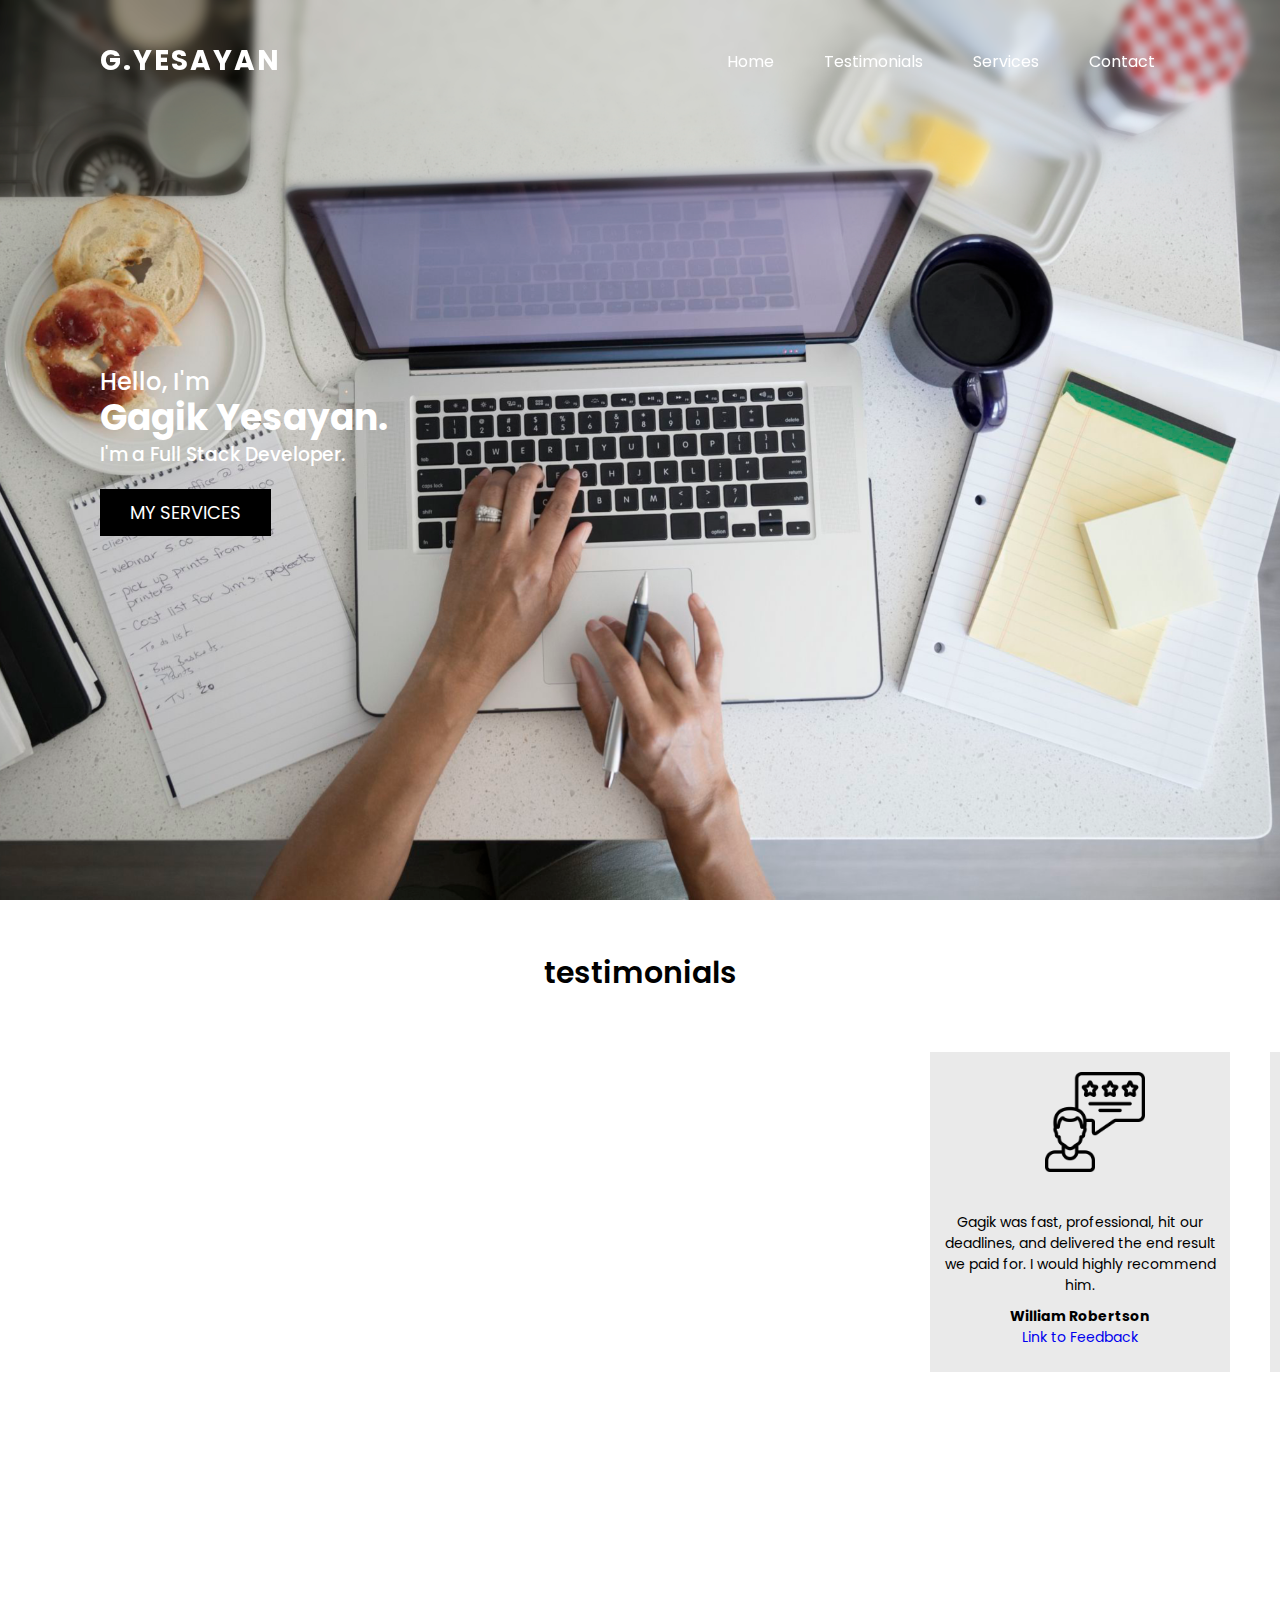
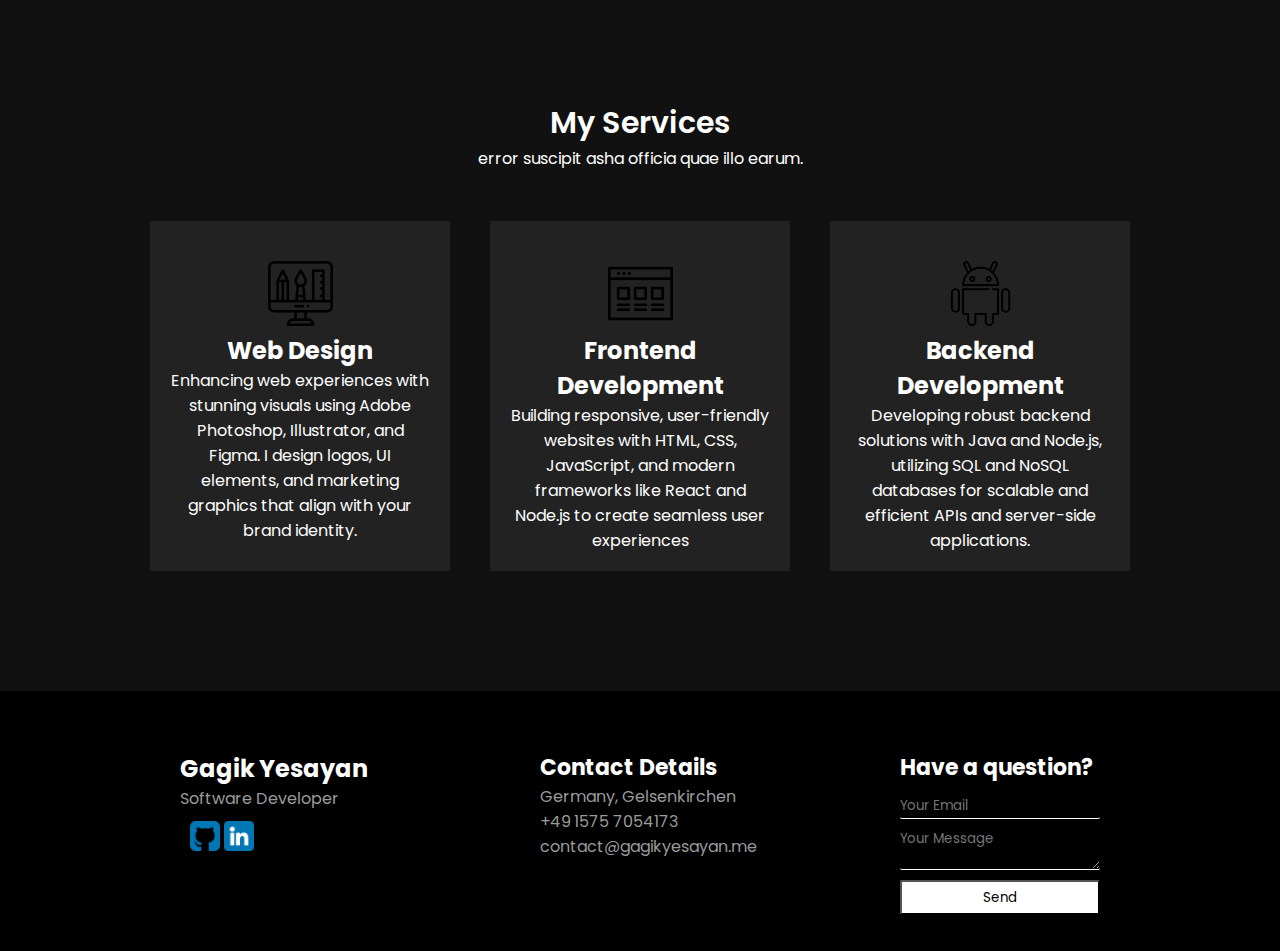
==== index.html @ 173f8c84 "folder structure changes" ====
<!DOCTYPE html>
<html lang="en">
<head>
    <meta charset="UTF-8">
    <meta name="viewport" content="width=device-width, initial-scale=1.0">
    <title>Personal Portfolio</title>
    <link rel="stylesheet" href="./src/css/style.css">
    <link rel="stylesheet" href="./src/css/header.css">
    <link rel="stylesheet" href="./src/css/testimonials.css">
    <link rel="stylesheet" href="./src/css/services.css">
    <link rel="stylesheet" href="./src/css/footer.css">
    <link rel="stylesheet" href="./src/css/mediaquery.css">

    <link rel="stylesheet" href="https://stackpath.bootstrapcdn.com/font-awesome/4.7.0/css/font-awesome.min.css" integrity="sha384-wvfXpqpZZVQGK6TAh5PVlGOfQNHSoD2xbE+QkPxCAFlNEevoEH3Sl0sibVcOQVnN" crossorigin="anonymous">
</head>
<body>
    <header>
        <a href="#" onclick="toggleMenu();" class="logo">G.Yesayan</a>
        <div class="toggle" onclick="toggleMenu();"></div>
        <ul class="menu">
            <li><a href="#home" onclick="toggleMenu();" >Home</a></li>
            <li><a href="#testimonials" onclick="toggleMenu();" >Testimonials</a></li>
            <li><a href="#services" onclick="toggleMenu();" >Services</a></li>
            <li><a href="#contact"onclick="toggleMenu();"  >Contact</a></li>

        </ul>
    </header>
        <section class="banner" id="home">
               <div class="textBx">
                   <h2>Hello, I'm <br><span>Gagik Yesayan.</span></h2>
                    <h3>I'm a Full Stack Developer.</h3>
                    <a href="#services" class="btn" >My Services</a>
               </div>
        </section>
        <!-- <section class="about" id="about"> -->

       <section id="testimonials" class="testimonial">
        <h2>testimonials</h2>
        <div class="small-testimonial-container">
      
        <div class="row-testimonial">
            <div class="col">
                <div class="client-photo">
                    <img src="./icons/testimonial.png" alt="">
                </div>
                <div class="client-feedback">
                    <p>Gagik was fast, professional, hit our deadlines, and delivered the end result we paid for. I would highly recommend him.</p>
                    
                </div>
                <div class="client-name">
                    <h4>William Robertson</h4>
                    <a href="https://www.upwork.com/freelancers/~012b46be63d1d95985">Link to Feedback</a>
                </div>
            </div>
            <div class="col">
                <div class="client-photo">
                    <img src="./icons/testimonial.png" alt="">
                </div>
                <div class="client-feedback">
                    <p>You would be lucky to get him! Gagik can do everything! Very talented! Great Experience! Thank you, Gagik!!!!</p>                    
                </div>
                <br>
                <div class="client-name">
                    <h4>William Shore</h4>
                    <a href="https://www.upwork.com/freelancers/~012b46be63d1d95985">Link to Feedback</a>
                </div>
            </div>
            <br>
            <div class="col">
                <div class="client-photo">
                    <img src="./icons/testimonial.png" alt="">
                </div>
                <div class="client-feedback">
                   <p>Gagik is a fabulous and extremely knowledgeable web developer. In addition, Gagik is professional and super reliable.</p>                    
                </div>
                <div class="client-name">
                    <h4>JP Pineda</h4>
                    <a href="https://www.upwork.com/freelancers/~012b46be63d1d95985">Link to Feedback</a>
                </div>
            </div>
     
        </div>
              
    </div>
       </section>
        
        <section class="services" id="services">
     <div class="heading">
         <h2>My Services</h2>
         <p>error suscipit asha officia quae illo earum.</p>
     </div>
    <div class="content">
        <div class="servicesBx">
            <img src="./icons/icon1.png" alt="">
               <h2>Web Design</h2>
               <p>Enhancing web experiences with stunning visuals using Adobe Photoshop, Illustrator, and Figma. I design logos, UI elements, and marketing graphics that align with your brand identity.</p>
        </div>
        <div class="servicesBx">
            <img src="./icons/icon2.png" alt="">
               <h2>Frontend Development</h2>
               <p>Building responsive, user-friendly websites with HTML, CSS, JavaScript, and modern frameworks like React and Node.js to create seamless user experiences</p>
        </div>
        <div class="servicesBx">
            <img src="./icons/icon3.png" alt="">
               <h2>Backend Development</h2>
               <p>Developing robust backend solutions with Java and Node.js, utilizing SQL and NoSQL databases for scalable and efficient APIs and server-side applications.</p>
        </div>
 
     
    </div>
</section>



<div id="contact" class="big-container-footer">
<div class="small-container">
    <div class="row">
        <div class="col-5">
            <h2>Gagik Yesayan</h2>
            <p>Software Developer</p>
            <div class="contact-icons">
                <img class="github-icon" src="./icons/github.png" alt="">
                <img class="linkedin-icon" src="./icons/linkedin.png" alt="">
            </div>
        </div>
       
        <div class="col-5">
            <h4>Contact Details</h4>
            <nav>
                <ul>
                    <li>Germany, Gelsenkirchen</li>
                    <li>+49 1575 7054173</li>
                    <li>contact@gagikyesayan.me </li>
                </ul>
            </nav>
        </div>
      
        <div class="col-5">
            <h4>Have a question?</h4>
            <nav>
              <form action="">
                <input placeholder="Your Email" type="email">

                <textarea placeholder="Your Message" name="" id=""></textarea>
                
                <button>Send</button>
              </form>
            </nav>
        </div>
    </div>
</div>        
</div>
    
<script src="./src/scripts/testimonial-animation.js"></script>
<script src="./src/scripts/main.js"></script>
</body>
</html>
---- src/css/style.css ----
@import url('https://fonts.googleapis.com/css?family=Poppins:200,300,400,500,600,700,800,900&display=swap');

*{
    margin:0;
    padding: 0;
    box-sizing: border-box;
    font-family: 'Poppins', sans-serif;
    scroll-behavior: smooth;
    text-decoration: none;
    list-style: none;
}

section{
    padding: 100px;
}
body{
    overflow-x: hidden;
}
---- src/css/header.css ----
.banner{
    position: relative;
    min-height: 100vh;
    background: url("../../images/background.png");
    background-size: cover;
    background-position:right;
    display: flex;
    justify-content: space-between;
    align-items: center;
}

.banner h2{
    font-size-adjust: 3em;
    color: #fff;
    font-weight: 500;
    line-height: 1.5em;
}

.banner h2 span {
    font-size: 1.5em;
    font-weight: 700;
}
.banner h3{
    font-size-adjust: 1.5em;
    color: #fff;
    font-weight: 500;
}
.btn{
    position: relative;
    display: inline-block;
    color: #fff;
    margin-top:20px;
    padding: 10px 30px;
    font-size: 18px;
    background-color: black;
    text-transform: uppercase;
    text-decoration: none;
}
.btn:hover{
    transition: 0.5s linear ;
    background: none;
    border: 1px solid white;
}
header{
    position: fixed;
    top: 0;
    left: 0;
    width: 100%;
    padding: 40px 100px ;
    z-index: 1000;
    display: flex;
    justify-content: space-between;
    align-items: center;
    transition:0.5s;
}
header.sticky{
    background: #fff;
    padding: 20px 100px;
    box-shadow: 0 5px 20px rgba(0,0,0,0.1);
}

header .logo{
    color: white;
    font-size: 28px;
    text-transform: uppercase;
    text-decoration: none;
    font-weight: 700;
    letter-spacing: 2px;
    animation: animatia 1s infinite alternate;
}





header ul{
    position: relative;
    display: flex;
}
header ul li {
    position: relative;
    list-style: none;
}


header.sticky ul li a{
    color: black;
}
.logo.sticky{
    color: black;
}

header ul li a {
    position: relative;
    display: inline-block;
    margin: 0 25px;
    color: rgb(255, 255, 255);
    text-decoration: none;
}
---- src/css/testimonials.css ----
.testimonial{
    height: 700px;

}

.testimonial h2{
    margin: auto;
    text-align: center;
    display: block;
    font-size: 30px;
    margin-top: -50px;
    font-weight: 600;
}
.row-testimonial{
    display: flex;
    justify-content: space-around;
}

.small-testimonial-container{
    position: absolute;
    right: -650px;
    transition: right 0.1s linear;
    transform: translateY(10%);  
}




.small-testimonial-container .col{
    margin: 20px;
    height: 320px;
    width: 300px;
    background-color: rgb(234, 234, 234);
    position: relative;
    display: flex;
    flex-direction: column; 
    font-size: 14px;
    text-align: center;

}
.small-testimonial-container .col .client-photo{
    width: 100px;
    height: 150px;

}
.small-testimonial-container .col .client-photo img{
    width: 100px;
    position: absolute;
    height: 100px;
    transform: translate(65%, 20%);

}
.small-testimonial-container .col .client-feedback{
   padding: 10px;
}
.contact-icons{
    padding: 10px;
}
.contact-icons img{
    width: 30px;
    height: 30px;
}
---- src/css/services.css ----
.services .heading {
    width: 100%;
    text-align: center;
    margin-bottom: 30px;
    color: #fff;
}
.services .heading h2{
    font-weight: 600;
    font-size: 30px;
}


.services .content
{
    display: flex;
    justify-content: space-between;
}
.services .contentBx{
    padding-right: 30px;
}

.services .contentBx h3
{
    font-size: 24px;
    margin-bottom: 10px;
}

.services  img{
    max-width: 25%;
}

.services{
    background: #111;
}
.heading.white{
    color: blanchedalmond;
}
.services .content{
    display: flex;
    justify-content: center;
    flex-wrap: wrap;
    flex-direction: row;
}
.services .content .servicesBx{
    padding: 40px 20px;
    background: #222;
    color: #fff;
    max-width: 300px;
    margin: 20px;
    text-align: center;
    transition: 0.5s;
    height: 350px;
}
.services .content .servicesBx:hover{
    background-color: aqua;
    cursor: pointer;
}
---- src/css/footer.css ----
.big-container-footer .small-container{
    max-width: 1080px;
    margin: auto;
}
.big-container-footer .row{
    display: flex;
    justify-content: space-around;
    align-items: center;
    flex-wrap: wrap;
}
.big-container-footer .col-5{
    padding: 10px;
    color: white;
    width: 220px;
    height: 160px;
} 


.big-container-footer .col-5 h2{
    color: white;
}
.big-container-footer .col-5 p{
    color: #9b9b9b;
}
.big-container-footer .col-5 nav ul li {
    color: #9b9b9b;
}
.big-container-footer .small-container .col-5 nav form{
    color: white;
}

.big-container-footer .small-container .col-5 nav form input, textarea{
   display: block;
   width: 200px;
   border: none;
   outline: none;
   margin-top: 10px;
   border-radius: 2px;
   background-color: black;
   color: white;
   border-bottom: 1px solid white;
}
.big-container-footer .small-container .col-5 nav form input{
    height: 25px;
}

.big-container-footer .small-container .col-5 h4{
    font-size: 22px;
}

.big-container-footer .small-container .col-5 nav form button{
   margin-top: 10px;
   width: 200px;
   height: 35px;
   background-color: white;
   color: black;
   cursor: pointer;
   border-radius: 2px;
}

.big-container-footer .col-5 nav ul h5 {
    font-size: 16px;
    color: white;
}
.big-container-footer{
    background-color: #000000;
    padding-top: 50px;
    padding-bottom: 50px;
}
---- src/css/mediaquery.css ----
/*Responsive*/
@media (max-width:992px){
    header,
    header.sticky
    {
        padding: 20px 50px;
        z-index: 1000;

    }
    .menu{
        position: fixed;
        top: 75px;
        left: -100%;
        display: block;
        padding: 100px 50px;
        text-align: center;
        width: 100%;
        height: 100vh;
        background:#fff;
        transition: 0.5s;
        border-top: 1px solid rgba(0,0,0,0.2);      
    }
    .menu.active{
        left: 0;
    }



    header ul li a {
        color: black;
        margin: 10px;
        font-size: 24px;
    
}
.toggle
{
    width: 40px;
    height: 40px;
    background:url('../../icons/menu.png');
    background-position: center;
    background-repeat: no-repeat;
    background-size: 30px;
    cursor: pointer;
}
.toggle.active{
    background:url('../../icons/close.png');
    background-position: center;
    background-repeat: no-repeat;
    background-size: 25px;
    cursor: pointer;
 }
   header.sticky .toggle {
       filter: invert(1);
   }
   section {
       padding: 100px 50px;
   }
   .banner
   {
    padding: 150px 50px 100px ;
   }
   .banner h2 {
       font-size: 1.1em;
   }
   .banner h3 {
    font-size: 1em;
  }
    .btn {
        margin-top: 10px;
        padding: 10px 20px;
        font-size: 16px;
    }
    .heading h2 {
        font-size: 24px;
    }
    .contentBx h3
    {
       font-size: 20px;
    }
    .content {
        flex-direction: column;
    }
    .w50{
        margin-bottom: 20px;
    }
    .services .content .servicesBx{
        margin:10px;
    }
      .contact .heading.white {
       display: flex;
    }

    
}
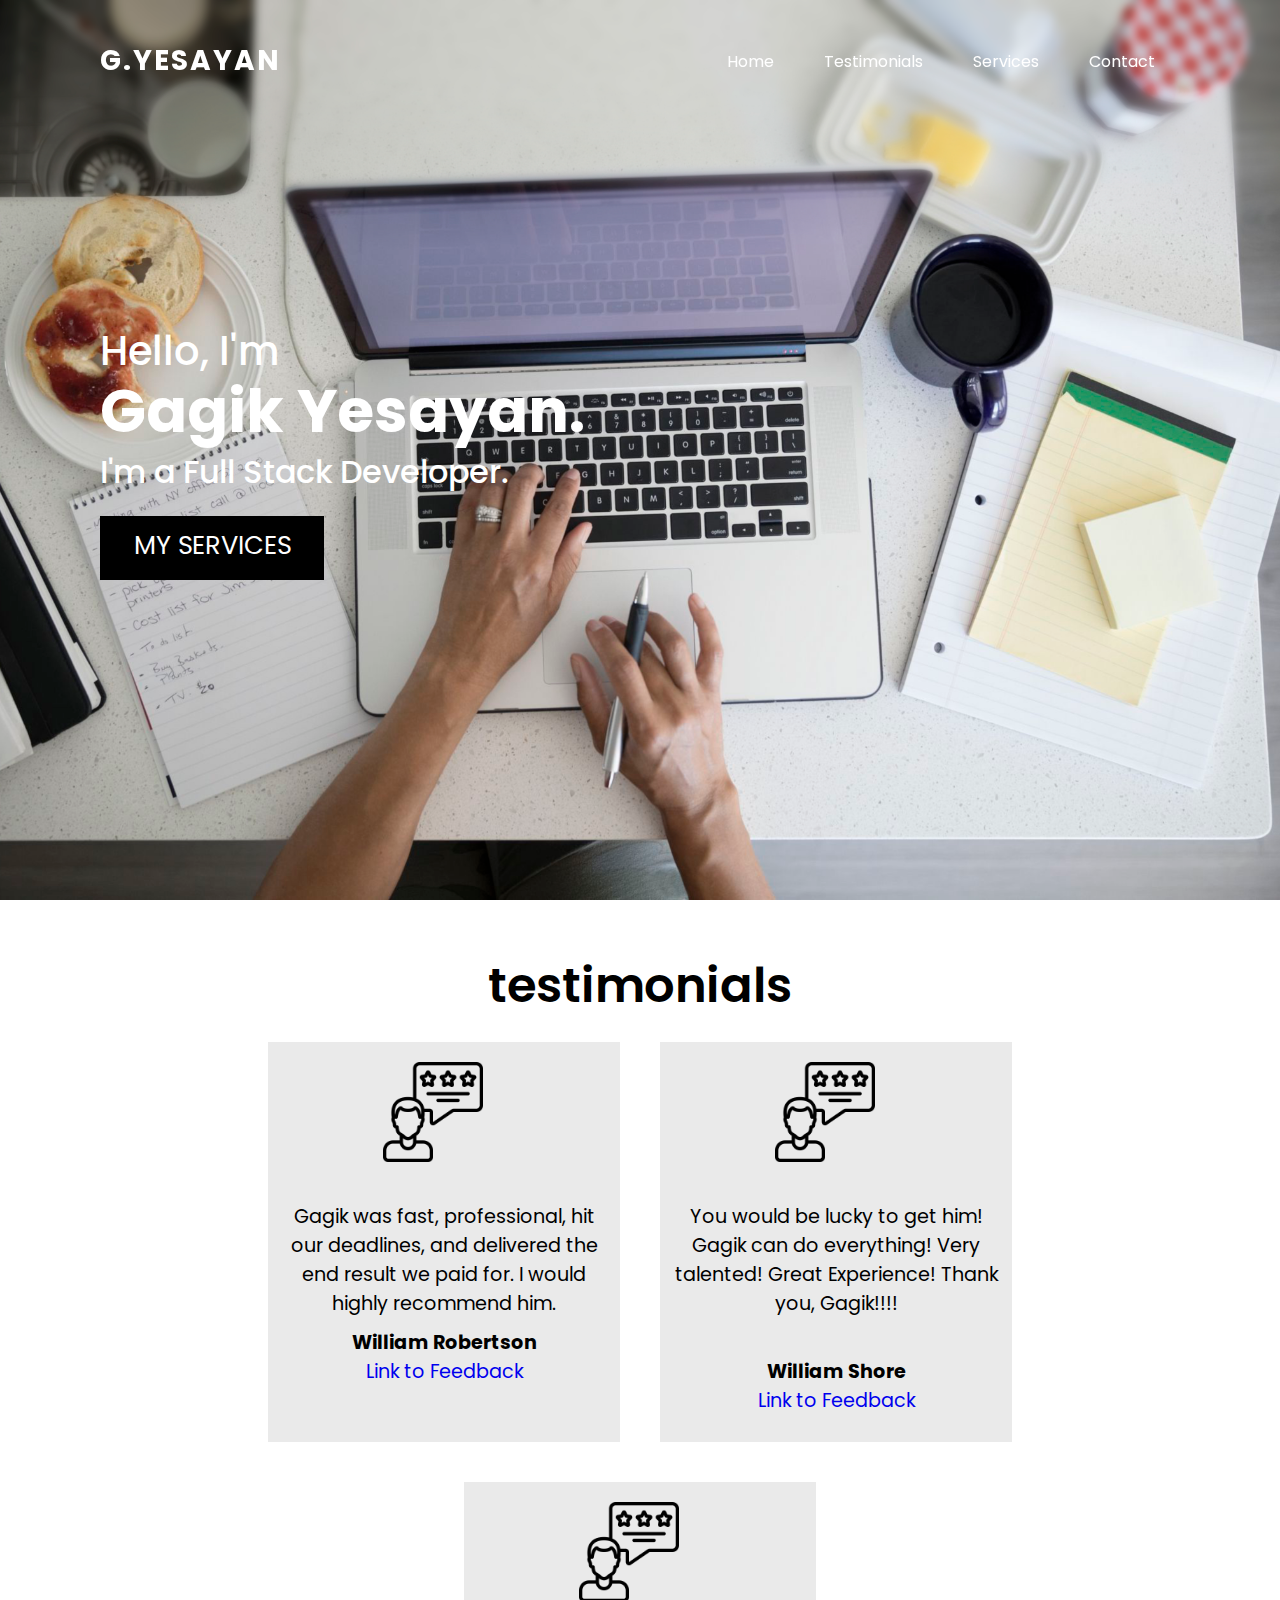
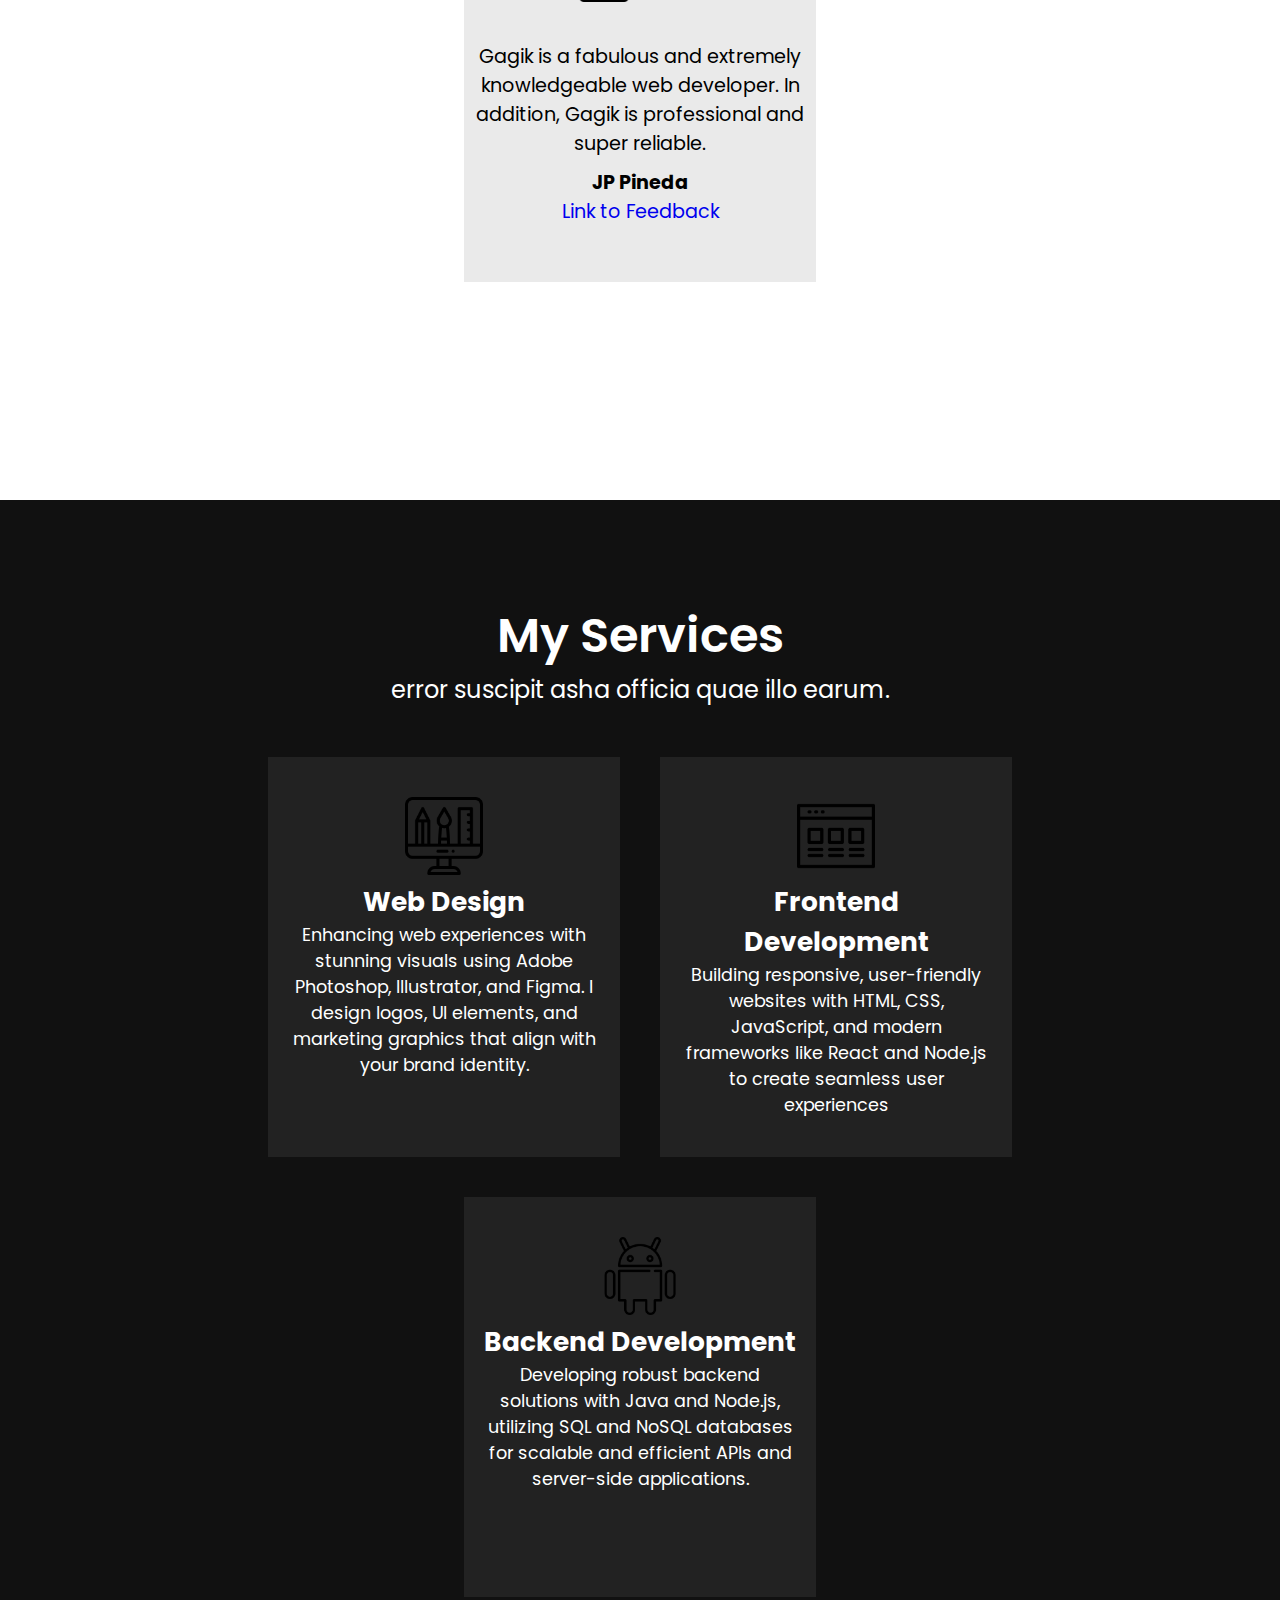
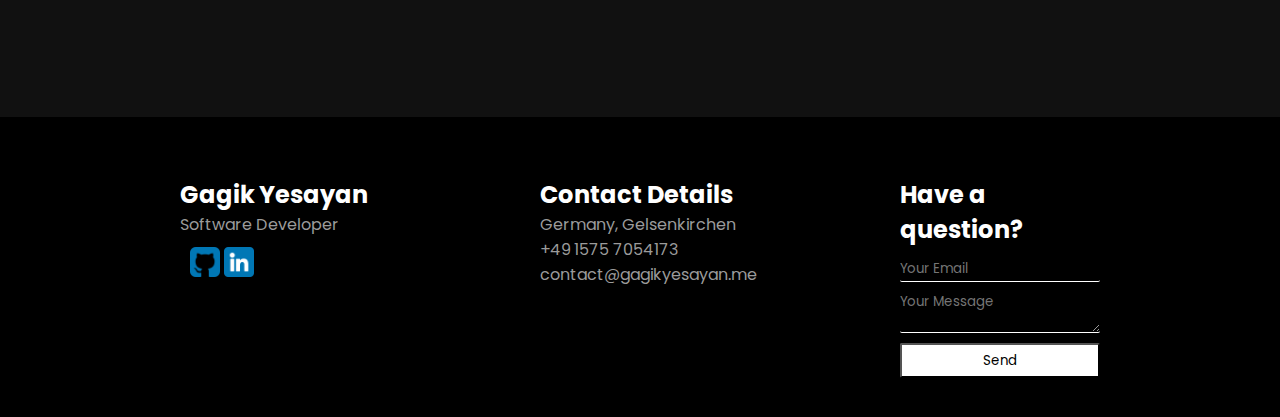
==== commit f747e6e7: "responsive bug fixes" ====
--- a/index.html
+++ b/index.html
@@ -151,7 +151,7 @@
 </div>        
 </div>
     
-<script src="./src/scripts/testimonial-animation.js"></script>
+<!-- <script src="./src/scripts/testimonial-animation.js"></script> -->
 <script src="./src/scripts/main.js"></script>
 </body>
 </html>
--- a/src/css/testimonials.css
+++ b/src/css/testimonials.css
@@ -13,14 +13,17 @@
 }
 .row-testimonial{
     display: flex;
-    justify-content: space-around;
+    justify-content: center;
+    flex-wrap: wrap;
+    align-items: center;
 }
 
 .small-testimonial-container{
-    position: absolute;
-    right: -650px;
+    /* position: absolute; */
+    /* right: -650px; */
+    margin: auto;
     transition: right 0.1s linear;
-    transform: translateY(10%);  
+    /* transform: translateY(10%);   */
 }
 
 
@@ -28,13 +31,13 @@
 
 .small-testimonial-container .col{
     margin: 20px;
-    height: 320px;
-    width: 300px;
+    width: 22rem;
+    height: 25rem;
     background-color: rgb(234, 234, 234);
     position: relative;
     display: flex;
     flex-direction: column; 
-    font-size: 14px;
+    font-size: 1.2rem;
     text-align: center;
 
 }
--- a/src/css/services.css
+++ b/src/css/services.css
@@ -7,10 +7,12 @@
 }
 .services .heading h2{
     font-weight: 600;
-    font-size: 30px;
+    font-size: 3rem;
 }
 
-
+.services .heading p{
+    font-size: 1.5rem;
+}
 .services .content
 {
     display: flex;
@@ -46,11 +48,13 @@
     padding: 40px 20px;
     background: #222;
     color: #fff;
-    max-width: 300px;
+    /* max-width: 300px; */
+    width: 22rem;
+    height: 25rem;
     margin: 20px;
     text-align: center;
     transition: 0.5s;
-    height: 350px;
+    font-size: 1.1rem;
 }
 .services .content .servicesBx:hover{
     background-color: aqua;
--- a/src/css/footer.css
+++ b/src/css/footer.css
@@ -12,7 +12,8 @@
     padding: 10px;
     color: white;
     width: 220px;
-    height: 160px;
+    height: 200px;
+
 } 
 
 
@@ -45,7 +46,7 @@
 }
 
 .big-container-footer .small-container .col-5 h4{
-    font-size: 22px;
+    font-size: 1.5rem;
 }
 
 .big-container-footer .small-container .col-5 nav form button{
@@ -59,7 +60,7 @@
 }
 
 .big-container-footer .col-5 nav ul h5 {
-    font-size: 16px;
+    font-size:2rem;
     color: white;
 }
 .big-container-footer{
--- a/src/css/mediaquery.css
+++ b/src/css/mediaquery.css
@@ -93,3 +93,56 @@
 
     
 }
+
+
+
+
+/* Extra small devices (phones) */
+@media (max-width: 576px) {
+
+}
+  
+  /* Small devices (large phones, small tablets) */
+  @media (max-width: 768px) {
+    /* Your styles for large phones and small tablets */
+  }
+
+  
+  /* Medium devices (tablets, small laptops) */
+  @media (max-width: 1024px) {
+    /* Your styles for tablets and small laptops */
+  }
+  
+  /* Large devices (laptops, desktops) */
+  @media (max-width: 1440px) {
+    .banner h2{
+        font-size: 2.5rem;
+       }
+       .banner h3{
+        font-size: 2rem;
+       }
+       .banner .btn{
+        width: 14rem;
+        font-size: 1.6rem;
+        height: 4rem;
+        text-align: center;
+    
+       }
+       .testimonial h2{
+        font-size: 3rem;
+       }
+       .testimonial{
+        height: 1200px;
+       }
+    /* Your styles for large laptops and desktops */
+  }
+  
+  /* Extra Large devices (big screens) */
+  @media (min-width: 1441px) {
+    /* Your styles for very large screens */
+  }
+  @media (max-width:883px) {
+    .testimonial{
+        height: 1700px;
+    }
+}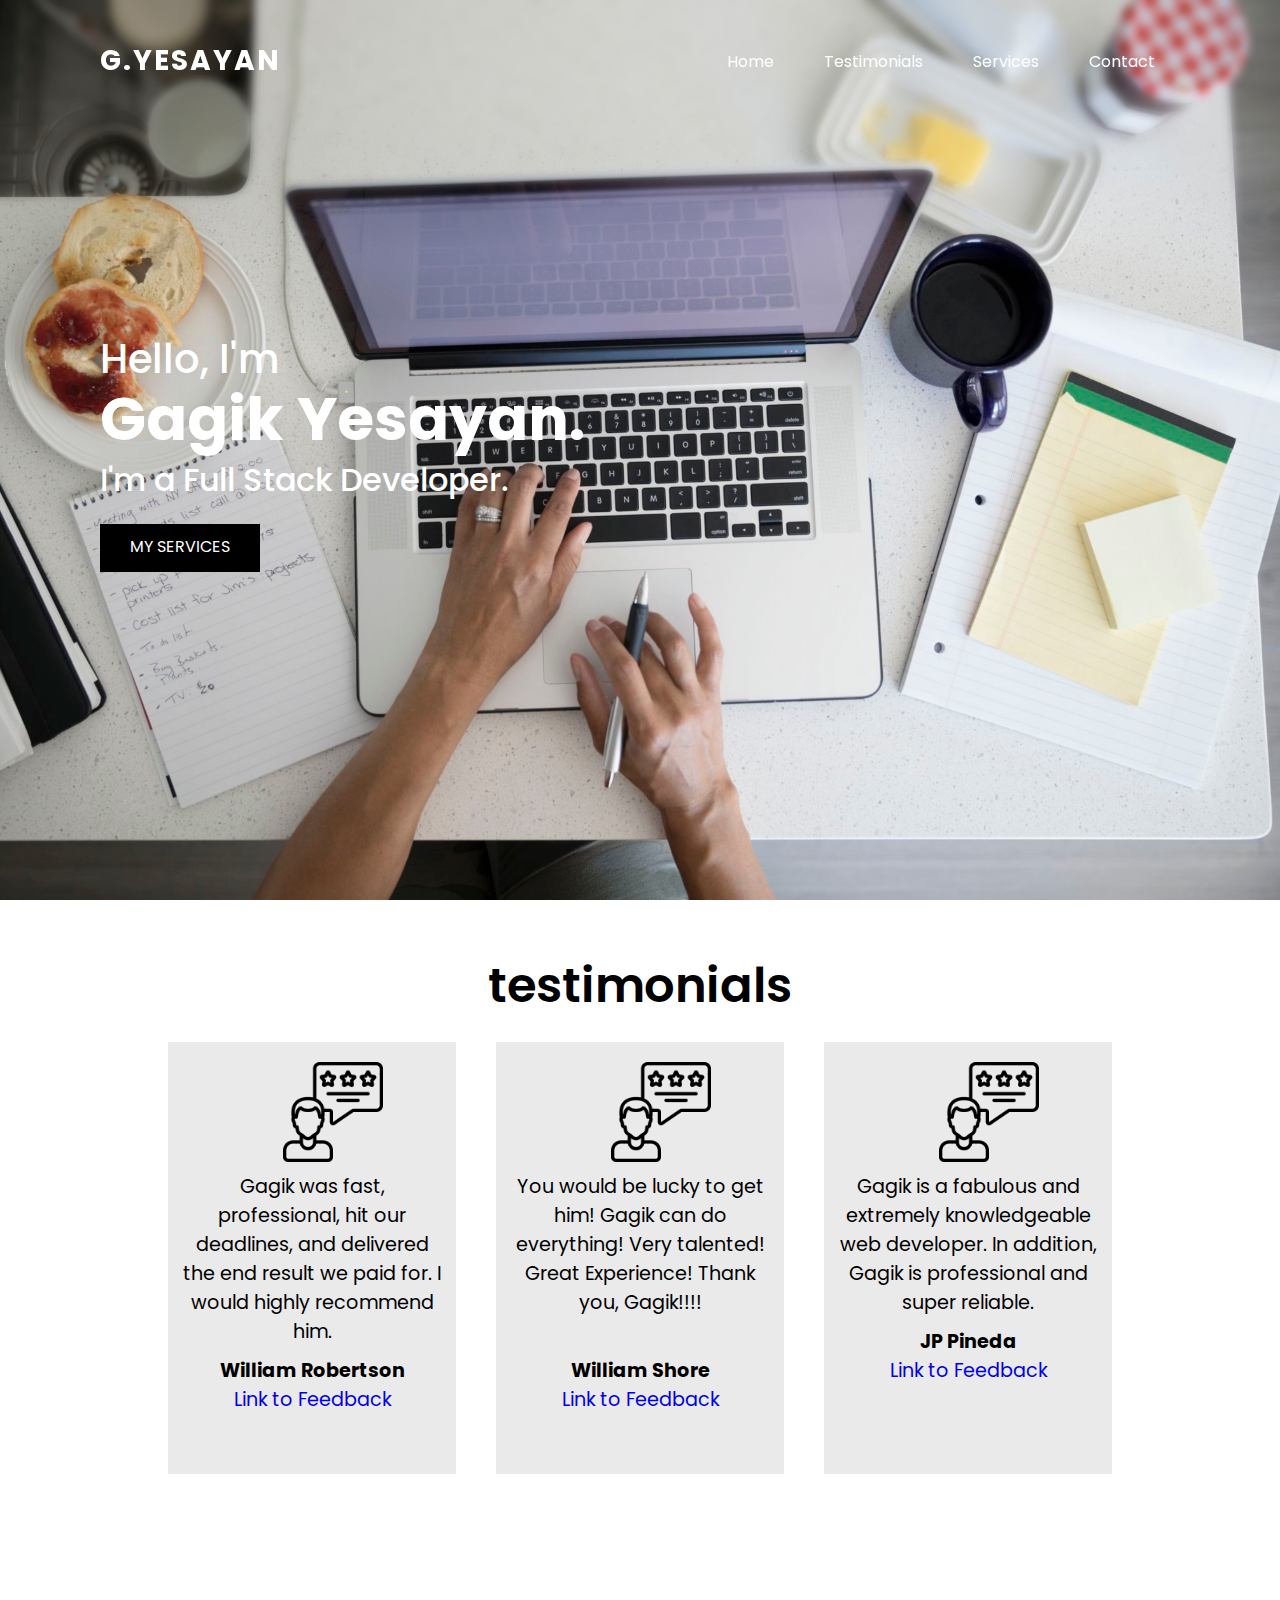
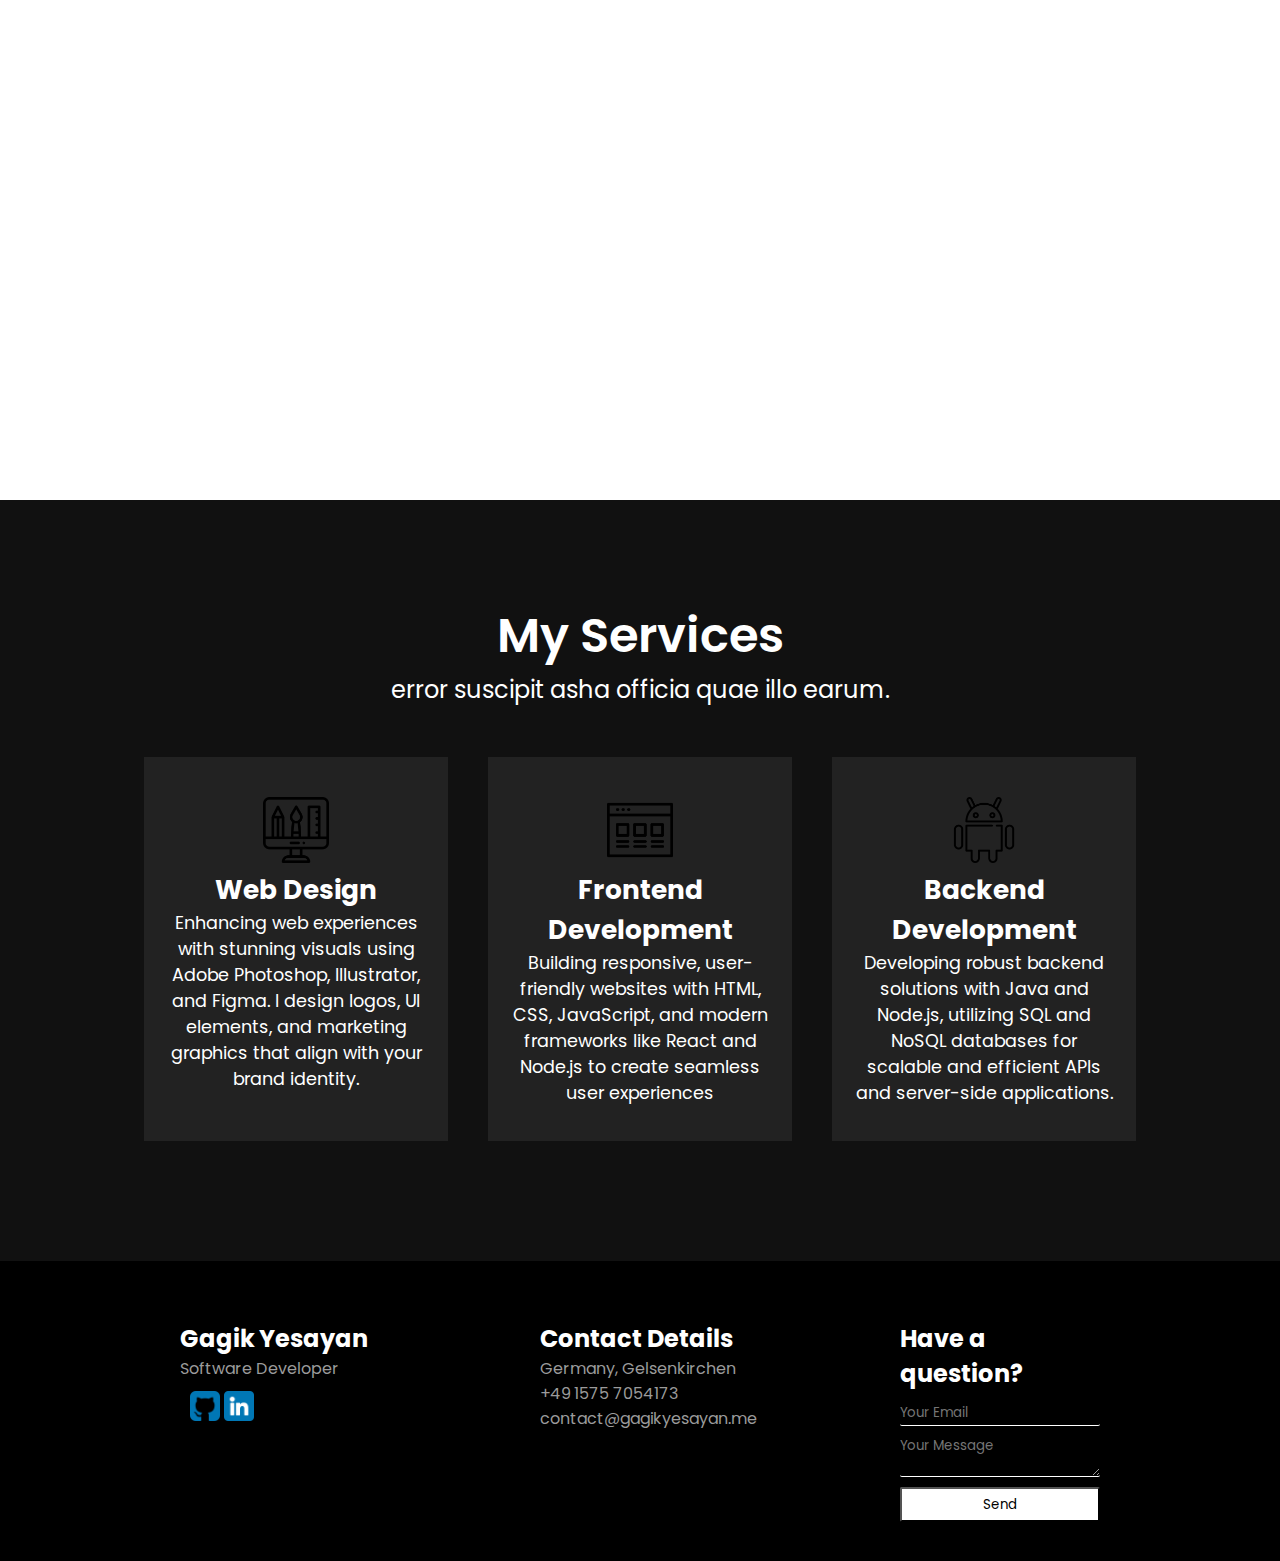
==== commit d43d84cd: "header changes" ====
--- a/index.html
+++ b/index.html
@@ -151,7 +151,7 @@
 </div>        
 </div>
     
-<!-- <script src="./src/scripts/testimonial-animation.js"></script> -->
 <script src="./src/scripts/main.js"></script>
+
 </body>
 </html>
--- a/src/css/header.css
+++ b/src/css/header.css
@@ -25,7 +25,7 @@
     color: #fff;
     font-weight: 500;
 }
-.btn{
+.banner .btn{
     position: relative;
     display: inline-block;
     color: #fff;
--- a/src/css/testimonials.css
+++ b/src/css/testimonials.css
@@ -31,8 +31,8 @@
 
 .small-testimonial-container .col{
     margin: 20px;
-    width: 22rem;
-    height: 25rem;
+    width: 18rem;
+    height: 27rem;
     background-color: rgb(234, 234, 234);
     position: relative;
     display: flex;
@@ -43,13 +43,14 @@
 }
 .small-testimonial-container .col .client-photo{
     width: 100px;
-    height: 150px;
-
+    height: 120px;
+ 
 }
 .small-testimonial-container .col .client-photo img{
     width: 100px;
-    position: absolute;
+    position: absolute; 
     height: 100px;
+    margin: auto;
     transform: translate(65%, 20%);
 
 }
--- a/src/css/services.css
+++ b/src/css/services.css
@@ -49,8 +49,8 @@
     background: #222;
     color: #fff;
     /* max-width: 300px; */
-    width: 22rem;
-    height: 25rem;
+    width: 19rem;
+    height: 24rem;
     margin: 20px;
     text-align: center;
     transition: 0.5s;
--- a/src/css/mediaquery.css
+++ b/src/css/mediaquery.css
@@ -95,11 +95,23 @@
 }
 
 
-
+@media (max-width:450px) {
+    .testimonial .col .client-photo img{
+        transform: translate(50%,20%);
+    }
+}
 
 /* Extra small devices (phones) */
 @media (max-width: 576px) {
-
+  .testimonial .col{
+    font-size: 1.1rem;
+ }
+ .testimonial .col .client-photo {
+    
+ }
+ .services .servicesBx p {
+    font-size: 1rem;
+ }
 }
   
   /* Small devices (large phones, small tablets) */
@@ -122,9 +134,9 @@
         font-size: 2rem;
        }
        .banner .btn{
-        width: 14rem;
-        font-size: 1.6rem;
-        height: 4rem;
+        width: 10rem;
+        font-size: 1rem;
+        height: 3rem;
         text-align: center;
     
        }
